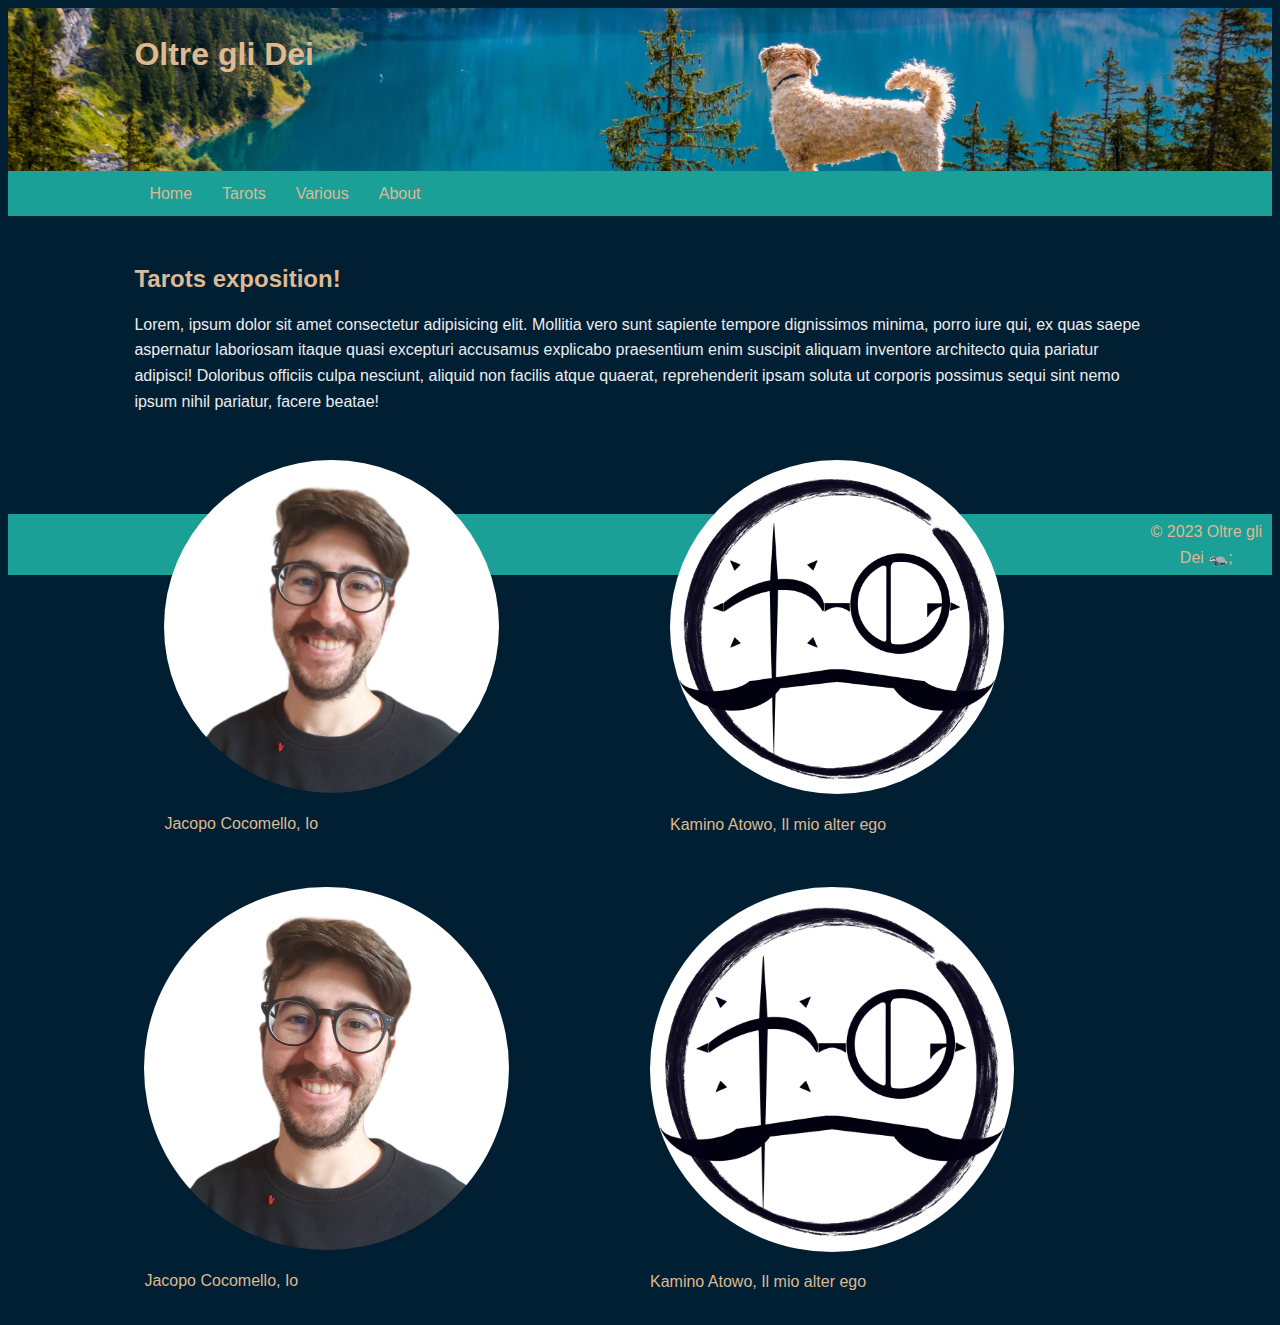
==== tarots.html @ 84e6724a "Create repo from existing project" ====
<!DOCTYPE html>
<html lang="en">
<head>
    <meta charset="UTF-8">
    <meta http-equiv="X-UA-Compatible" content="IE=edge">
    <meta name="viewport" content="width=device-width, initial-scale=1.0">
    <title>Oltre gli Dei</title>
    <link rel="stylesheet", href="styles/style.css">
</head>
<body>
    <!-- header -->
    <header>
        <h1>Oltre gli Dei</h1>
    </header>

    <!-- navigation bar -->
    <nav>
        <ul>
            <li><a href="index.html">Home</a></li>
            <!--<li><a>Blog</a></li>
            <li><a>Pictures</a></li>
            <li><a>Books</a></li>-->
            <li><a href="tarots.html">Tarots</a></li>
            <li><a href="various.html">Various</a></li>
            <li><a href="about.html">About</a></li>
        </ul>
    </nav>

    <main>
        <h2>Tarots exposition!</h2>
        <p class="textarticle">
            Lorem, ipsum dolor sit amet consectetur adipisicing elit. Mollitia vero sunt sapiente tempore dignissimos minima, porro iure qui, ex quas saepe aspernatur laboriosam itaque quasi excepturi accusamus explicabo praesentium enim suscipit aliquam inventore architecto quia pariatur adipisci! Doloribus officiis culpa nesciunt, aliquid non facilis atque quaerat, reprehenderit ipsam soluta ut corporis possimus sequi sint nemo ipsum nihil pariatur, facere beatae!
        </p>

        <!-- placeholder images -->
    <section>
        <div class="column">
            <div class="container">
                <img class="tarot" src="images/jacopo.png" alt="photo of dodgy doggo, cto">
                <div class="label">Jacopo Cocomello, Io</div>
            </div>
        </div>
        <div class="column">
            <div class="container">
                <img class="tarot" src="images/OGD_logo.png" alt="photo of dabbling doggo, ceo">
                <div class="label">Kamino Atowo, Il mio alter ego</div>
            </div>
        </div>
        <div class="column">
            <div class="tarot">
                <img class="staff" src="images/jacopo.png" alt="photo of dodgy doggo, cto">
                <div class="label">Jacopo Cocomello, Io</div>
            </div>
        </div>
        <div class="column">
            <div class="tarot">
                <img class="staff" src="images/OGD_logo.png" alt="photo of dabbling doggo, ceo">
                <div class="label">Kamino Atowo, Il mio alter ego</div>
            </div>
        </div>
    </section>
    </main>

    <footer>
        &copy; 2023 Oltre gli Dei 🦡;
    </footer>
</body>
</html>
---- styles/style.css ----
/* element selector */

body {
    background-color: #001f33;
    color: #deb992;
    font-family: 'Trebuchet MS', 'Lucida Sans Unicode', 'Lucida Grande', 'Lucida Sans', Arial, sans-serif;
    font-size: 16px;
    line-height: 1.6em;
}

footer {
    background-color: #1ba098;
    color: #deb992;
    margin-top: 100px;
    padding: 5px;
    text-align: center;
}

header {
    /* image */
    background-image: url('../images/dog.jpg');
    background-position: center;
    background-repeat: no-repeat;
    background-size: cover;
    height: 150px;
    /* text */
    padding-left: 10%;
    padding-top: 1%;
}

main {
    margin: auto;
    margin-top: 50px;
    width: 80%;
}

nav {
    background-color: #1ba098;
    margin-bottom: 30px;
    overflow: hidden;
    padding-left: 10%;
}

nav li{
    float: left;
}

nav li a{
    color: #deb992;
    display: block;
    padding: 10px 15px;
    text-align: center;
    text-decoration: none;
}

nav li a:hover:not(.active){
    background-color: #50C9CE;
    color: #deb992;
}

nav ul {
    list-style-type: none;
    margin: 0;
    padding: 0;
}

/* class selector */

.container {
    padding: 20px;
}

.column {
    box-sizing: border-box;
    float: left;
    height: auto;
    margin-bottom: 10px;
    padding: 10px;
    width: 50%;
}

.staff {
    border-radius: 50%;
    margin-bottom: 10px;
    width: 100%;
}

.tarot {
    border-radius: 50%;
    margin-bottom: 10px;
    width: 75%;
}

.textarticle {
    color: #ecedee;
}

/* @media rules */
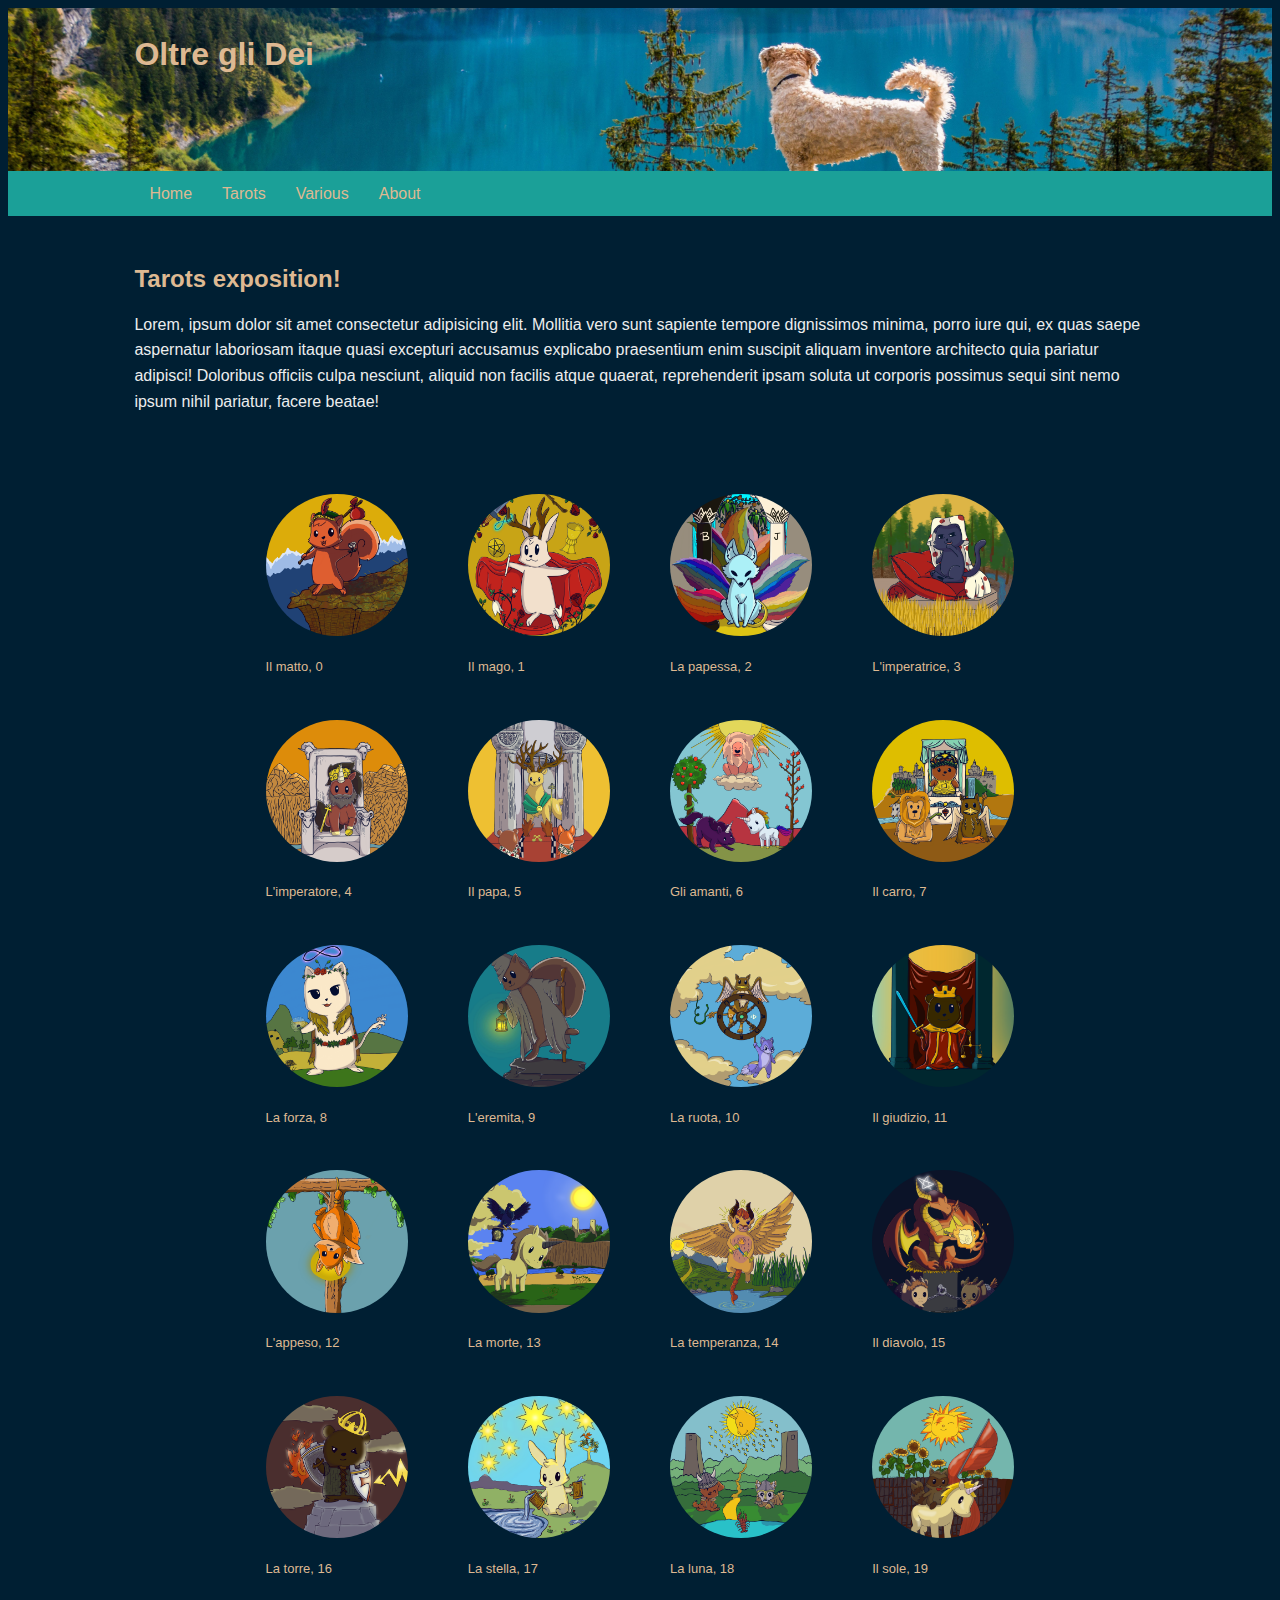
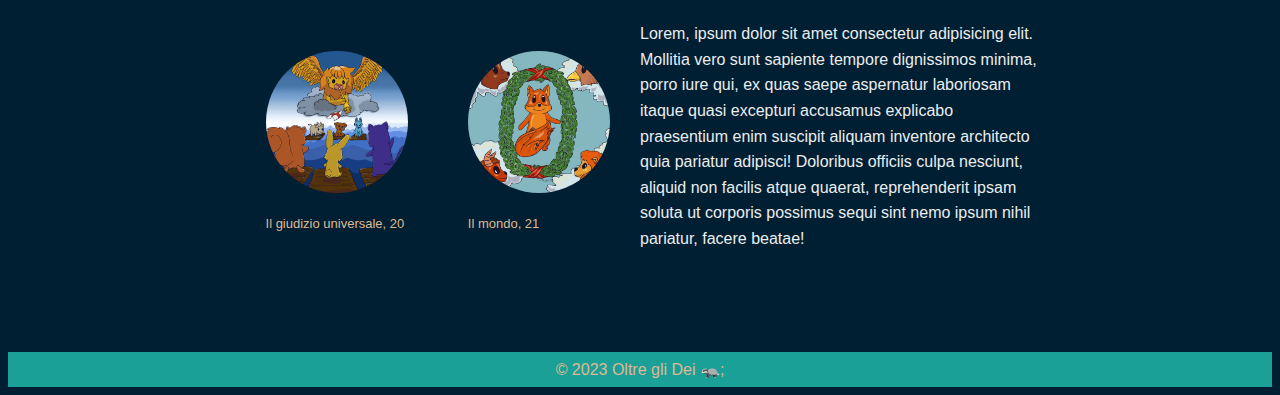
==== commit acc43960: "add tarot page" ====
--- a/tarots.html
+++ b/tarots.html
@@ -34,30 +34,113 @@
 
         <!-- placeholder images -->
     <section>
-        <div class="column">
-            <div class="container">
-                <img class="tarot" src="images/jacopo.png" alt="photo of dodgy doggo, cto">
-                <div class="label">Jacopo Cocomello, Io</div>
+        <div class="gallery">
+            <div class="column-tarot">
+                <div class="container">
+                    <img class="tarot" src="images/tarots/0.png" alt="photo of dodgy doggo, cto">
+                    <div class="label">Il matto, 0</div>
+                </div>
+                <div class="container">
+                    <img class="tarot" src="images/tarots/4.png" alt="photo of dodgy doggo, cto">
+                    <div class="label">L'imperatore, 4</div>
+                </div>
+                <div class="container">
+                    <img class="tarot" src="images/tarots/8.png" alt="photo of dodgy doggo, cto">
+                    <div class="label">La forza, 8</div>
+                </div>
+                <div class="container">
+                    <img class="tarot" src="images/tarots/12.png" alt="photo of dodgy doggo, cto">
+                    <div class="label">L'appeso, 12</div>
+                </div>
+                <div class="container">
+                    <img class="tarot" src="images/tarots/16.png" alt="photo of dodgy doggo, cto">
+                    <div class="label">La torre, 16</div>
+                </div>
+            </div>
+            <div class="column-tarot">
+                <div class="container">
+                    <img class="tarot" src="images/tarots/1.png" alt="photo of dabbling doggo, ceo">
+                    <div class="label">Il mago, 1</div>
+                </div>
+                <div class="container">
+                    <img class="tarot" src="images/tarots/5.png" alt="photo of dabbling doggo, ceo">
+                    <div class="label">Il papa, 5</div>
+                </div>
+                <div class="container">
+                    <img class="tarot" src="images/tarots/9.png" alt="photo of dabbling doggo, ceo">
+                    <div class="label">L'eremita, 9</div>
+                </div>
+                <div class="container">
+                    <img class="tarot" src="images/tarots/13.png" alt="photo of dabbling doggo, ceo">
+                    <div class="label">La morte, 13</div>
+                </div>
+                <div class="container">
+                    <img class="tarot" src="images/tarots/17.png" alt="photo of dabbling doggo, ceo">
+                    <div class="label">La stella, 17</div>
+                </div>
+            </div>
+            <div class="column-tarot">
+                <div class="container">
+                    <img class="tarot" src="images/tarots/2.png" alt="photo of dodgy doggo, cto">
+                    <div class="label">La papessa, 2</div>
+                </div>
+                <div class="container">
+                    <img class="tarot" src="images/tarots/6.png" alt="photo of dodgy doggo, cto">
+                    <div class="label">Gli amanti, 6</div>
+                </div>
+                <div class="container">
+                    <img class="tarot" src="images/tarots/10.png" alt="photo of dodgy doggo, cto">
+                    <div class="label">La ruota, 10</div>
+                </div>
+                <div class="container">
+                    <img class="tarot" src="images/tarots/14.png" alt="photo of dodgy doggo, cto">
+                    <div class="label">La temperanza, 14</div>
+                </div>
+                <div class="container">
+                    <img class="tarot" src="images/tarots/18.png" alt="photo of dodgy doggo, cto">
+                    <div class="label">La luna, 18</div>
+                </div>
+            </div>
+            <div class="column-tarot">
+                <div class="container">
+                    <img class="tarot" src="images/tarots/3.png" alt="photo of dabbling doggo, ceo">
+                    <div class="label">L'imperatrice, 3</div>
+                </div>
+                <div class="container">
+                    <img class="tarot" src="images/tarots/7.png" alt="photo of dabbling doggo, ceo">
+                    <div class="label">Il carro, 7</div>
+                </div>
+                <div class="container">
+                    <img class="tarot" src="images/tarots/11.png" alt="photo of dabbling doggo, ceo">
+                    <div class="label">Il giudizio, 11</div>
+                </div>
+                <div class="container">
+                    <img class="tarot" src="images/tarots/15.png" alt="photo of dabbling doggo, ceo">
+                    <div class="label">Il diavolo, 15</div>
+                </div>
+                <div class="container">
+                    <img class="tarot" src="images/tarots/19.png" alt="photo of dabbling doggo, ceo">
+                    <div class="label">Il sole, 19</div>
+                </div>
+            </div>
+            <div class="column-tarot">
+                <div class="container">
+                    <img class="tarot" src="images/tarots/20.png" alt="photo of dabbling doggo, ceo">
+                    <div class="label">Il giudizio universale, 20</div>
+                </div>
+            </div>
+            <div class="column-tarot">
+                <div class="container">
+                    <img class="tarot" src="images/tarots/21.png" alt="photo of dabbling doggo, ceo">
+                    <div class="label">Il mondo, 21</div>
+                </div>
             </div>
         </div>
-        <div class="column">
-            <div class="container">
-                <img class="tarot" src="images/OGD_logo.png" alt="photo of dabbling doggo, ceo">
-                <div class="label">Kamino Atowo, Il mio alter ego</div>
-            </div>
-        </div>
-        <div class="column">
-            <div class="tarot">
-                <img class="staff" src="images/jacopo.png" alt="photo of dodgy doggo, cto">
-                <div class="label">Jacopo Cocomello, Io</div>
-            </div>
-        </div>
-        <div class="column">
-            <div class="tarot">
-                <img class="staff" src="images/OGD_logo.png" alt="photo of dabbling doggo, ceo">
-                <div class="label">Kamino Atowo, Il mio alter ego</div>
-            </div>
-        </div>
+    </section>
+    <section>
+        <p class="textarticle">
+            Lorem, ipsum dolor sit amet consectetur adipisicing elit. Mollitia vero sunt sapiente tempore dignissimos minima, porro iure qui, ex quas saepe aspernatur laboriosam itaque quasi excepturi accusamus explicabo praesentium enim suscipit aliquam inventore architecto quia pariatur adipisci! Doloribus officiis culpa nesciunt, aliquid non facilis atque quaerat, reprehenderit ipsam soluta ut corporis possimus sequi sint nemo ipsum nihil pariatur, facere beatae!
+        </p>
     </section>
     </main>
 
--- a/styles/style.css
+++ b/styles/style.css
@@ -64,6 +64,12 @@
     padding: 0;
 }
 
+section {
+    margin: auto;
+    margin-top: 50px;
+    width: 80%;
+}
+
 /* class selector */
 
 .container {
@@ -71,6 +77,7 @@
 }
 
 .column {
+    align-content: center;
     box-sizing: border-box;
     float: left;
     height: auto;
@@ -79,20 +86,70 @@
     width: 50%;
 }
 
+.column-tarot {
+    align-content: center;
+    box-sizing: border-box;
+    float: left;
+    height: auto;
+    margin-bottom: 10px;
+    padding: 10px;
+    width: 25%;
+}
+
+.gallery {
+    background-color: #50C9CE;
+}
+
+.label {
+    font-size: small;
+}
+
 .staff {
     border-radius: 50%;
     margin-bottom: 10px;
-    width: 100%;
+    width: 75%;
 }
 
 .tarot {
     border-radius: 50%;
     margin-bottom: 10px;
-    width: 75%;
+    width: 100%;
 }
 
 .textarticle {
     color: #ecedee;
 }
 
+/* id selector */
+
+#container {
+    display: flex;
+    justify-content: center;
+    align-items: flex-start;
+}
+
+#description {
+    flex: 1;
+    text-align: left;
+    padding: 20px;
+}
+
+#image {
+    flex: 1;
+    position: sticky;
+    top: 0;
+    width:20%;
+}
+
+#image img {
+    max-width: 100%;
+    height: auto;
+}
+
+#tarot {
+
+}
+
+
+
 /* @media rules */
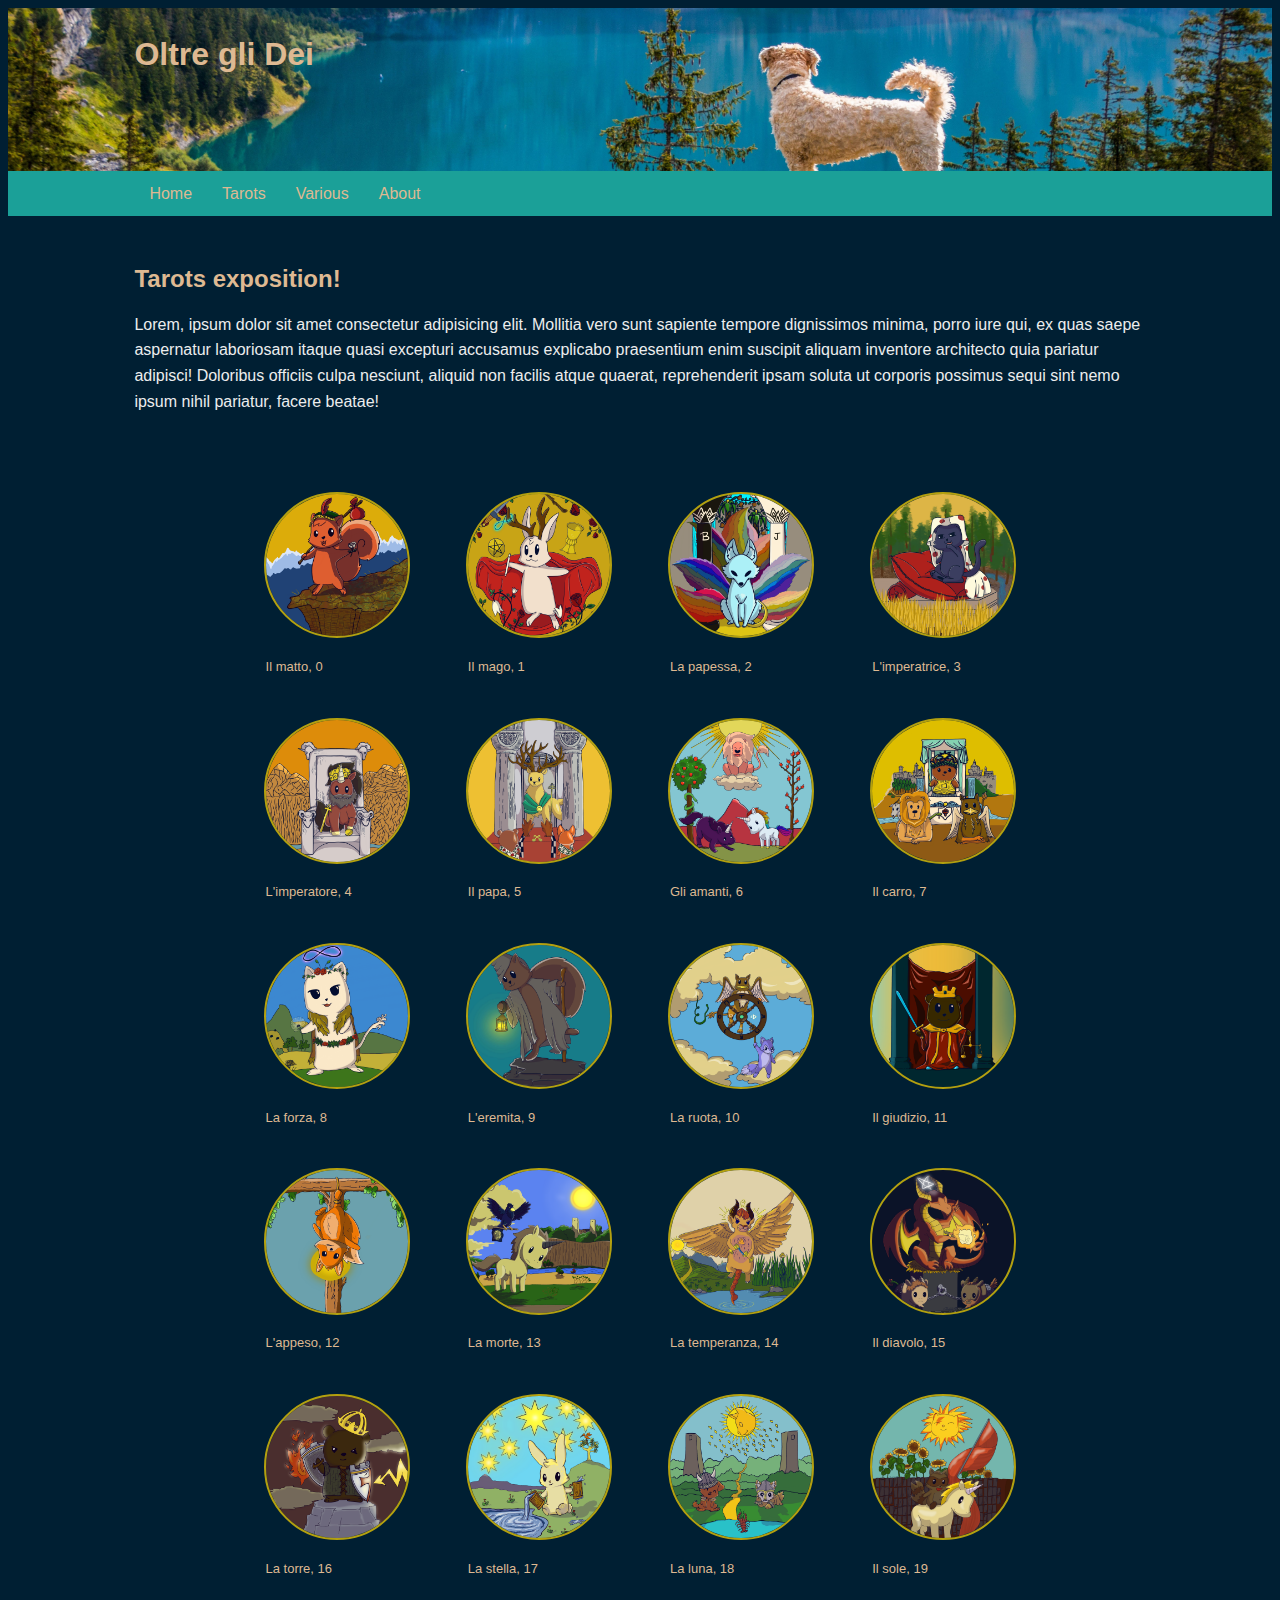
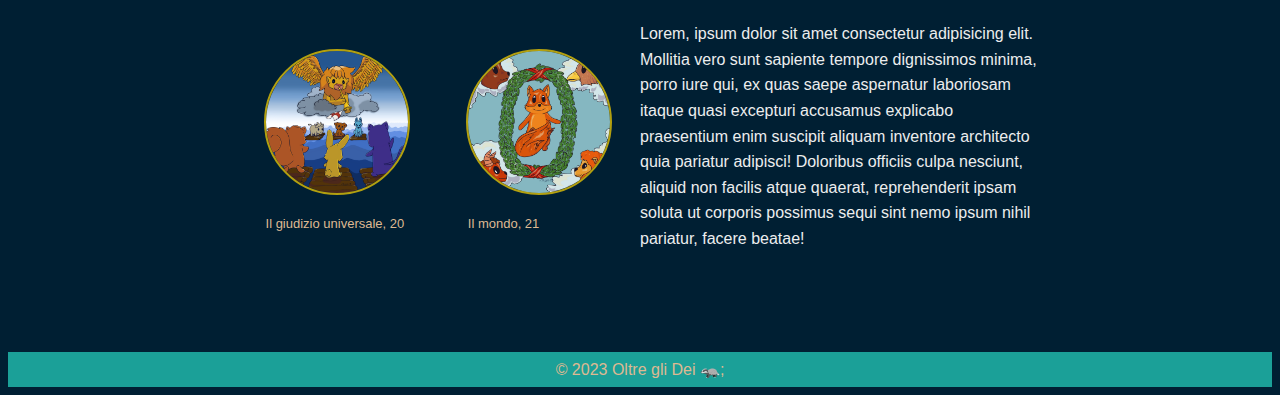
==== commit b6ff10f0: "edit tarot page" ====
--- a/tarots.html
+++ b/tarots.html
@@ -59,7 +59,9 @@
             </div>
             <div class="column-tarot">
                 <div class="container">
-                    <img class="tarot" src="images/tarots/1.png" alt="photo of dabbling doggo, ceo">
+                    <a href="tarotcards/tarotcard.html">
+                        <img class="tarot" src="images/tarots/1.png" alt="photo of dabbling doggo, ceo">
+                    </a>
                     <div class="label">Il mago, 1</div>
                 </div>
                 <div class="container">
--- a/styles/style.css
+++ b/styles/style.css
@@ -1,4 +1,4 @@
-/* element selector */
+/* element selectors */
 
 body {
     background-color: #001f33;
@@ -70,7 +70,7 @@
     width: 80%;
 }
 
-/* class selector */
+/* class selectors */
 
 .container {
     padding: 20px;
@@ -102,6 +102,7 @@
 
 .label {
     font-size: small;
+    width: max-content;
 }
 
 .staff {
@@ -114,42 +115,78 @@
     border-radius: 50%;
     margin-bottom: 10px;
     width: 100%;
+    outline: 2px solid rgba(255, 215, 0, 0.7);
+}
+
+.tarot:hover {
+    outline: 3px solid rgba(255, 215, 0, 1);
 }
 
 .textarticle {
     color: #ecedee;
 }
 
-/* id selector */
+/* id selectors */
 
-#container {
+#tarot-container {
     display: flex;
     justify-content: center;
     align-items: flex-start;
 }
 
-#description {
+#tarot-description {
     flex: 1;
     text-align: left;
     padding: 20px;
+    font-family: 'Crimson Text';
 }
 
-#image {
+#tarot-image {
     flex: 1;
     position: sticky;
     top: 0;
     width:20%;
 }
 
-#image img {
+#tarot-image img {
     max-width: 100%;
     height: auto;
 }
 
-#tarot {
-
+#tarot-title {
+    font-family: 'Crimson Text', serif;
+    font-size: 50pt;
+    text-align: center;
 }
 
+#tarot-title::before {
+    content: '\2234 1. ';
+}
 
+#tarot-title::after {
+    content: ' \2234';
+}
+
+/* attribute selectors */
+
+/* e.g.
+[data-type='primary' { ... }
+*/
+
+/* fonts */
+ 
+ @font-face {
+    font-family: 'Crimson Text';
+    src: url('../fonts/Crimson_Text/CrimsonText-Regular.ttf') format('truetype'); 
+    font-weight: normal;
+    font-style: normal;
+}
+
+ @font-face {
+    font-family: 'Trajan Pro';
+    src: url('../fonts/trajan-pro/TrajanPro-Regular.ttf') format('truetype'); 
+    font-weight: normal;
+    font-style: normal;
+}
 
 /* @media rules */
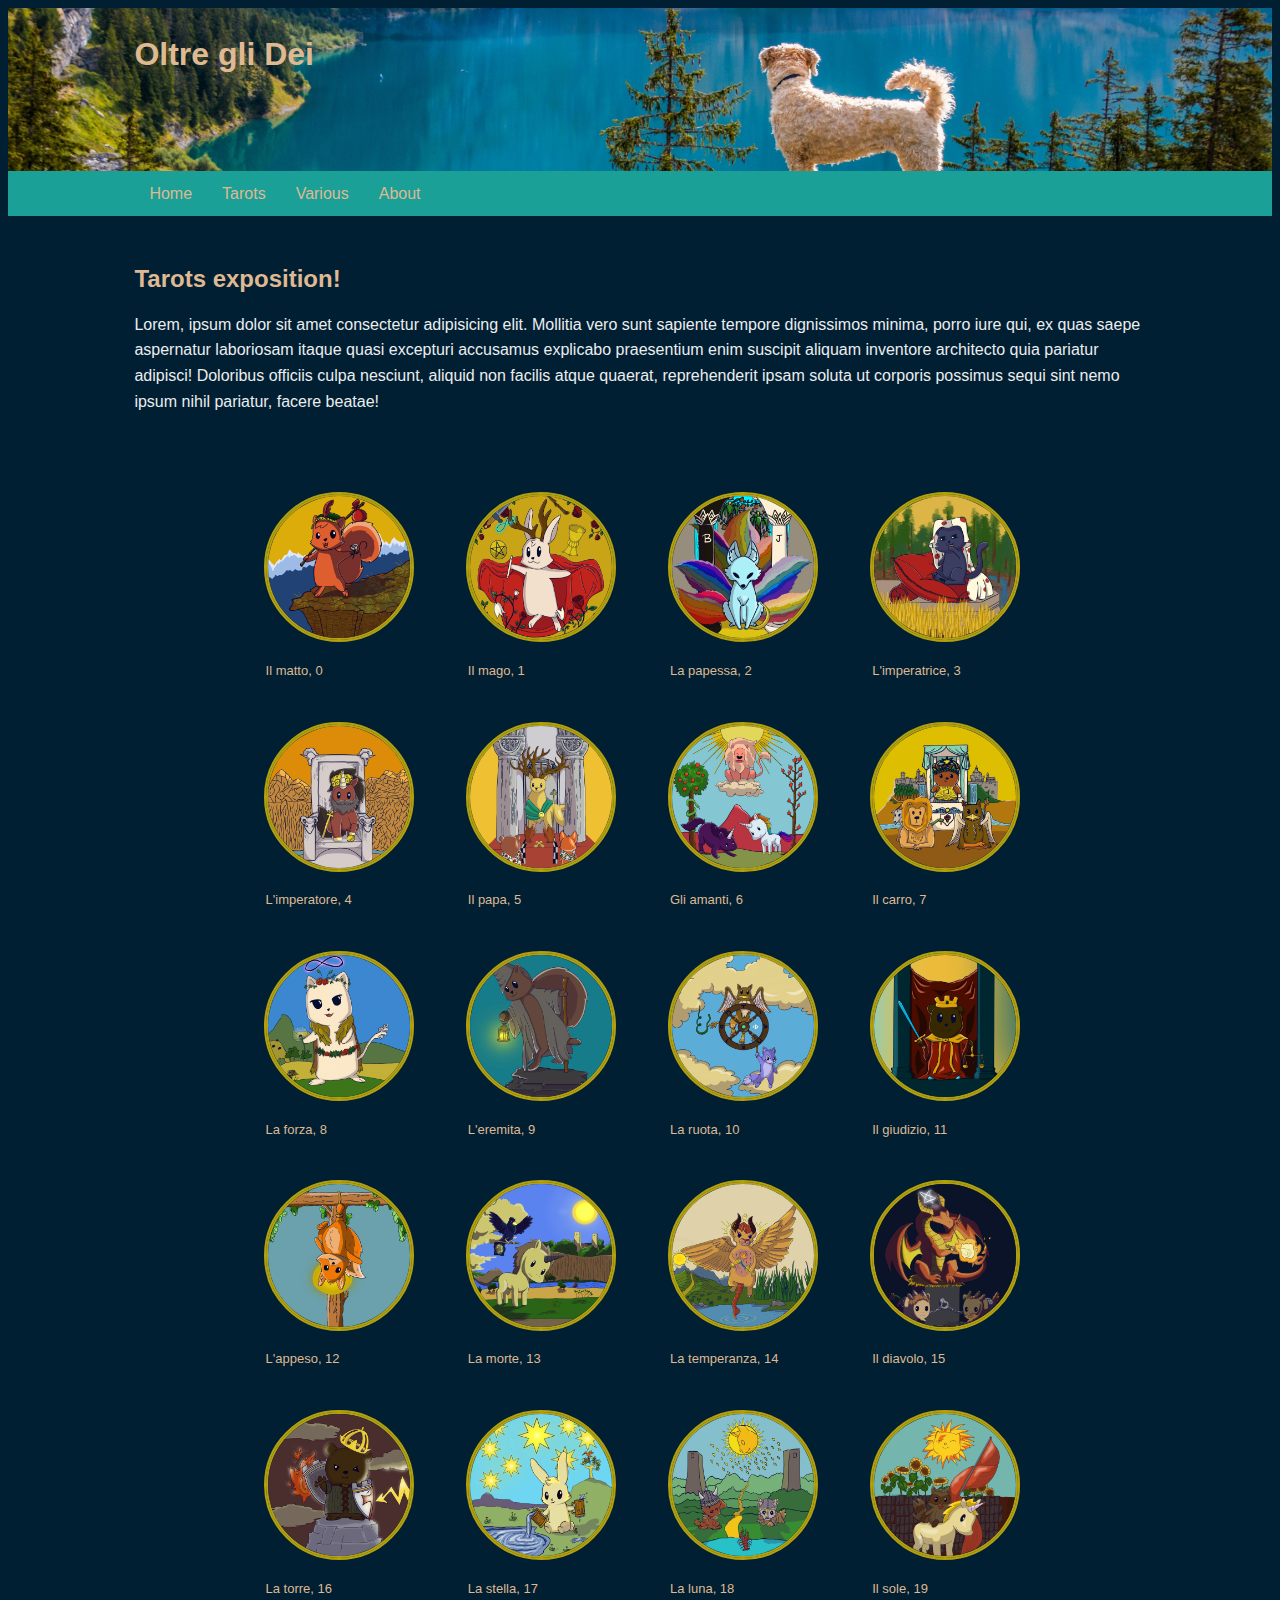
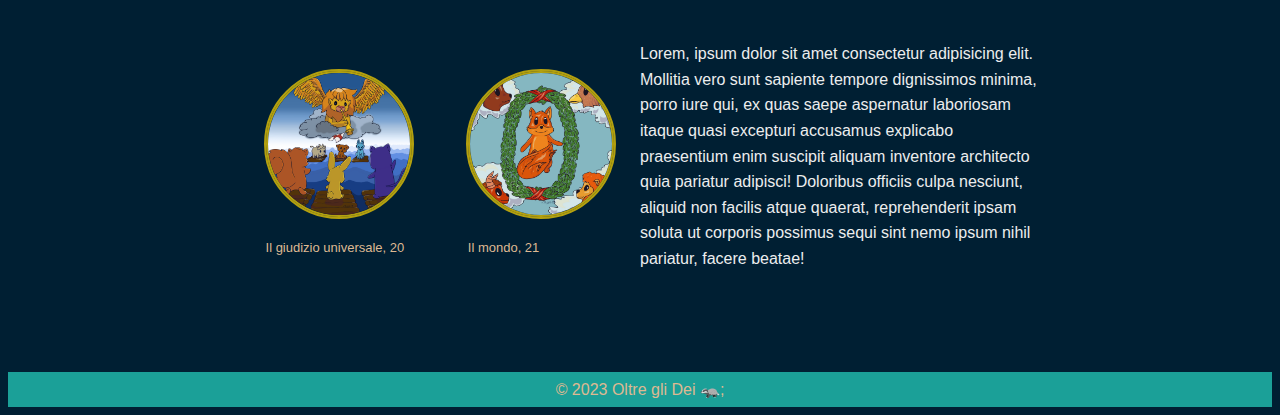
==== commit 4a9483f6: "dynamic tarot img" ====
--- a/tarots.html
+++ b/tarots.html
@@ -37,7 +37,9 @@
         <div class="gallery">
             <div class="column-tarot">
                 <div class="container">
-                    <img class="tarot" src="images/tarots/0.png" alt="photo of dodgy doggo, cto">
+                    <a href="tarotcards/tarotcard.html?tarotimg=../images/tarots/cards/Matto.png">
+                        <img class="tarot" src="images/tarots/0.png" alt="photo of dodgy doggo, cto">
+                    </a>
                     <div class="label">Il matto, 0</div>
                 </div>
                 <div class="container">
--- a/styles/style.css
+++ b/styles/style.css
@@ -115,11 +115,11 @@
     border-radius: 50%;
     margin-bottom: 10px;
     width: 100%;
-    outline: 2px solid rgba(255, 215, 0, 0.7);
+    border: 2px solid rgba(255, 215, 0, 0.7);
 }
 
 .tarot:hover {
-    outline: 3px solid rgba(255, 215, 0, 1);
+    border: 3px solid rgba(255, 215, 0, 1);
 }
 
 .textarticle {
@@ -138,7 +138,8 @@
     flex: 1;
     text-align: left;
     padding: 20px;
-    font-family: 'Crimson Text';
+    font-family: 'Crimson Text', serif;
+    color: rgb(255, 215, 0);
 }
 
 #tarot-image {
@@ -154,9 +155,10 @@
 }
 
 #tarot-title {
-    font-family: 'Crimson Text', serif;
+    font-family: 'Trajan Pro', serif;
     font-size: 50pt;
     text-align: center;
+    color: rgb(255, 215, 0);
 }
 
 #tarot-title::before {
@@ -165,6 +167,17 @@
 
 #tarot-title::after {
     content: ' \2234';
+}
+
+#wiki {
+    background-color: rgba(80, 201, 206, 0.2);
+    border-radius: 5%;
+    border: 3px solid rgb(255, 215, 0);
+    padding: 10px;
+}
+
+#wiki-cit {
+    text-align: right;
 }
 
 /* attribute selectors */
@@ -190,3 +203,198 @@
 }
 
 /* @media rules */
+/* element selectors */
+
+body {
+    background-color: #001f33;
+    color: #deb992;
+    font-family: 'Trebuchet MS', 'Lucida Sans Unicode', 'Lucida Grande', 'Lucida Sans', Arial, sans-serif;
+    font-size: 16px;
+    line-height: 1.6em;
+}
+
+footer {
+    background-color: #1ba098;
+    color: #deb992;
+    margin-top: 100px;
+    padding: 5px;
+    text-align: center;
+}
+
+header {
+    /* image */
+    background-image: url('../images/dog.jpg');
+    background-position: center;
+    background-repeat: no-repeat;
+    background-size: cover;
+    height: 150px;
+    /* text */
+    padding-left: 10%;
+    padding-top: 1%;
+}
+
+main {
+    margin: auto;
+    margin-top: 50px;
+    width: 80%;
+}
+
+nav {
+    background-color: #1ba098;
+    margin-bottom: 30px;
+    overflow: hidden;
+    padding-left: 10%;
+}
+
+nav li{
+    float: left;
+}
+
+nav li a{
+    color: #deb992;
+    display: block;
+    padding: 10px 15px;
+    text-align: center;
+    text-decoration: none;
+}
+
+nav li a:hover:not(.active){
+    background-color: #50C9CE;
+    color: #deb992;
+}
+
+nav ul {
+    list-style-type: none;
+    margin: 0;
+    padding: 0;
+}
+
+section {
+    margin: auto;
+    margin-top: 50px;
+    width: 80%;
+}
+
+/* class selectors */
+
+.container {
+    padding: 20px;
+}
+
+.column {
+    align-content: center;
+    box-sizing: border-box;
+    float: left;
+    height: auto;
+    margin-bottom: 10px;
+    padding: 10px;
+    width: 50%;
+}
+
+.column-tarot {
+    align-content: center;
+    box-sizing: border-box;
+    float: left;
+    height: auto;
+    margin-bottom: 10px;
+    padding: 10px;
+    width: 25%;
+}
+
+.gallery {
+    background-color: #50C9CE;
+}
+
+.label {
+    font-size: small;
+    width: max-content;
+}
+
+.staff {
+    border-radius: 50%;
+    margin-bottom: 10px;
+    width: 75%;
+}
+
+.tarot {
+    border-radius: 50%;
+    margin-bottom: 10px;
+    width: 100%;
+    outline: 2px solid rgba(255, 215, 0, 0.7);
+}
+
+.tarot:hover {
+    outline: 3px solid rgba(255, 215, 0, 1);
+}
+
+.textarticle {
+    color: #ecedee;
+}
+
+/* id selectors */
+
+#tarot-container {
+    display: flex;
+    justify-content: center;
+    align-items: flex-start;
+}
+
+#tarot-description {
+    flex: 1;
+    text-align: left;
+    padding: 20px;
+    font-family: 'Crimson Text', serif;
+    color: rgb(255, 215, 0);
+}
+
+#tarot-image {
+    flex: 1;
+    position: sticky;
+    top: 0;
+    width:20%;
+}
+
+#tarot-image img {
+    max-width: 100%;
+    height: auto;
+}
+
+
+#tarot-title {
+    font-family: 'Crimson Text', serif;
+    font-size: 50pt;
+    text-align: center;
+    color: rgb(255, 215, 0);
+}
+
+#tarot-title::before {
+    content: '\2234 1. ';
+}
+
+#tarot-title::after {
+    content: ' \2234';
+}
+
+/* attribute selectors */
+
+/* e.g.
+[data-type='primary' { ... }
+*/
+
+/* fonts */
+ 
+ @font-face {
+    font-family: 'Crimson Text';
+    src: url('../fonts/Crimson_Text/CrimsonText-Regular.ttf') format('truetype'); 
+    font-weight: normal;
+    font-style: normal;
+}
+
+ @font-face {
+    font-family: 'Trajan Pro';
+    src: url('../fonts/trajan-pro/TrajanPro-Regular.ttf') format('truetype'); 
+    font-weight: normal;
+    font-style: normal;
+}
+
+/* @media rules */
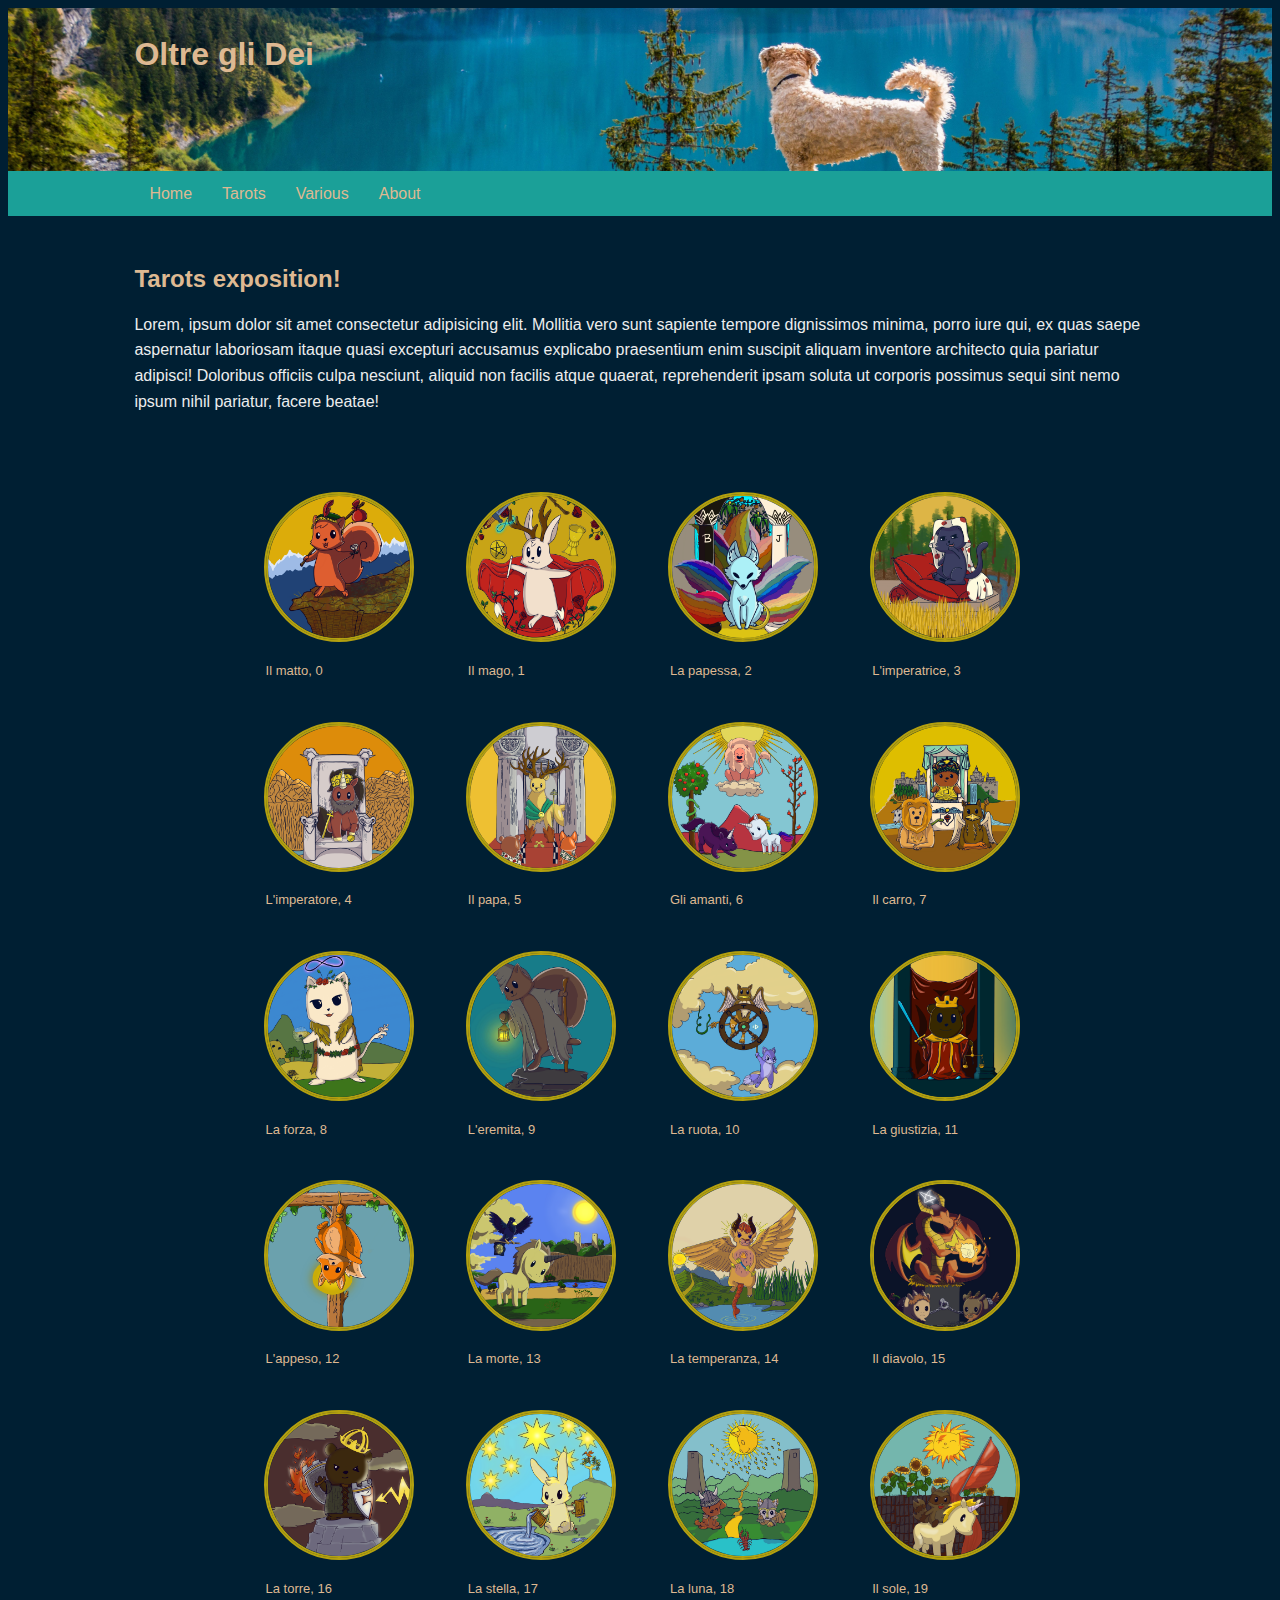
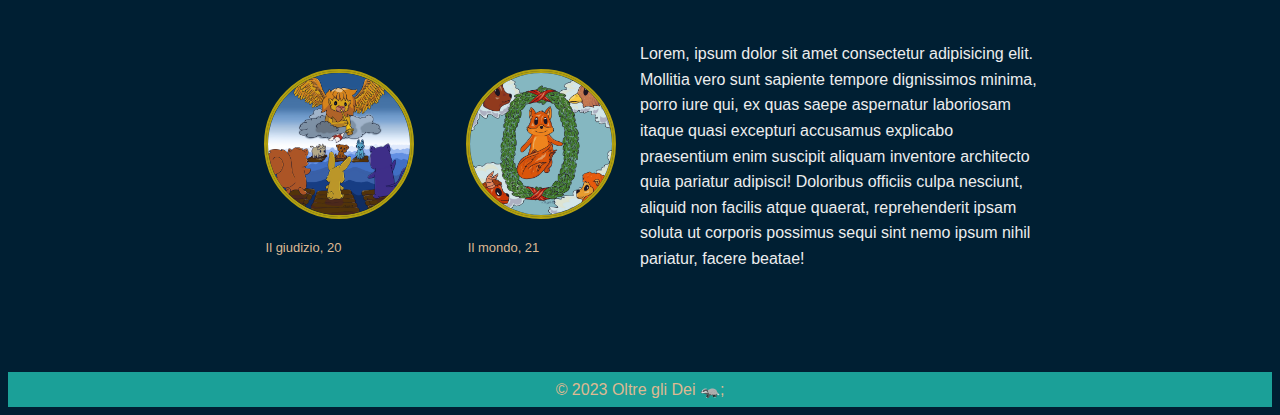
==== commit bd907c02: "prepare every tarot link" ====
--- a/tarots.html
+++ b/tarots.html
@@ -37,105 +37,145 @@
         <div class="gallery">
             <div class="column-tarot">
                 <div class="container">
-                    <a href="tarotcards/tarotcard.html?tarotimg=../images/tarots/cards/Matto.png">
+                    <a href="tarotcards/tarotcard.html?image=../images/tarots/cards/0.png&testo=Il%20Matto">
                         <img class="tarot" src="images/tarots/0.png" alt="photo of dodgy doggo, cto">
                     </a>
                     <div class="label">Il matto, 0</div>
                 </div>
                 <div class="container">
-                    <img class="tarot" src="images/tarots/4.png" alt="photo of dodgy doggo, cto">
+                    <a href="tarotcards/tarotcard.html?image=../images/tarots/cards/4.png&testo=L'%20Imperatore">
+                        <img class="tarot" src="images/tarots/4.png" alt="photo of dodgy doggo, cto">
+                    </a>
                     <div class="label">L'imperatore, 4</div>
                 </div>
                 <div class="container">
-                    <img class="tarot" src="images/tarots/8.png" alt="photo of dodgy doggo, cto">
+                    <a href="tarotcards/tarotcard.html?image=../images/tarots/cards/8.png&testo=La%20Forza">
+                        <img class="tarot" src="images/tarots/8.png" alt="photo of dodgy doggo, cto">
+                    </a>
                     <div class="label">La forza, 8</div>
                 </div>
                 <div class="container">
-                    <img class="tarot" src="images/tarots/12.png" alt="photo of dodgy doggo, cto">
+                    <a href="tarotcards/tarotcard.html?image=../images/tarots/cards/12.png&testo=L'%20Appeso">
+                        <img class="tarot" src="images/tarots/12.png" alt="photo of dodgy doggo, cto">
+                    </a>
                     <div class="label">L'appeso, 12</div>
                 </div>
                 <div class="container">
-                    <img class="tarot" src="images/tarots/16.png" alt="photo of dodgy doggo, cto">
+                    <a href="tarotcards/tarotcard.html?image=../images/tarots/cards/16.png&testo=La%20Torre">
+                        <img class="tarot" src="images/tarots/16.png" alt="photo of dodgy doggo, cto">
+                    </a>
                     <div class="label">La torre, 16</div>
                 </div>
             </div>
             <div class="column-tarot">
                 <div class="container">
-                    <a href="tarotcards/tarotcard.html">
+                    <a href="tarotcards/tarotcard.html?image=../images/tarots/cards/1.png&testo=Il%20Mago">
                         <img class="tarot" src="images/tarots/1.png" alt="photo of dabbling doggo, ceo">
                     </a>
                     <div class="label">Il mago, 1</div>
                 </div>
                 <div class="container">
-                    <img class="tarot" src="images/tarots/5.png" alt="photo of dabbling doggo, ceo">
+                    <a href="tarotcards/tarotcard.html?image=../images/tarots/cards/5.png&testo=Il%20Papa">
+                        <img class="tarot" src="images/tarots/5.png" alt="photo of dabbling doggo, ceo">
+                    </a>
                     <div class="label">Il papa, 5</div>
                 </div>
                 <div class="container">
-                    <img class="tarot" src="images/tarots/9.png" alt="photo of dabbling doggo, ceo">
+                    <a href="tarotcards/tarotcard.html?image=../images/tarots/cards/9.png&testo=L'%20Eremita">
+                        <img class="tarot" src="images/tarots/9.png" alt="photo of dabbling doggo, ceo">
+                    </a>
                     <div class="label">L'eremita, 9</div>
                 </div>
                 <div class="container">
-                    <img class="tarot" src="images/tarots/13.png" alt="photo of dabbling doggo, ceo">
+                    <a href="tarotcards/tarotcard.html?image=../images/tarots/cards/13.png&testo=La%20Morte">
+                        <img class="tarot" src="images/tarots/13.png" alt="photo of dabbling doggo, ceo">
+                    </a>
                     <div class="label">La morte, 13</div>
                 </div>
                 <div class="container">
-                    <img class="tarot" src="images/tarots/17.png" alt="photo of dabbling doggo, ceo">
+                    <a href="tarotcards/tarotcard.html?image=../images/tarots/cards/17.png&testo=La%20Stella">
+                        <img class="tarot" src="images/tarots/17.png" alt="photo of dabbling doggo, ceo">
+                    </a>
                     <div class="label">La stella, 17</div>
                 </div>
             </div>
             <div class="column-tarot">
                 <div class="container">
-                    <img class="tarot" src="images/tarots/2.png" alt="photo of dodgy doggo, cto">
+                    <a href="tarotcards/tarotcard.html?image=../images/tarots/cards/2.png&testo=La%20Papessa">
+                        <img class="tarot" src="images/tarots/2.png" alt="photo of dodgy doggo, cto">
+                    </a>
                     <div class="label">La papessa, 2</div>
                 </div>
                 <div class="container">
-                    <img class="tarot" src="images/tarots/6.png" alt="photo of dodgy doggo, cto">
+                    <a href="tarotcards/tarotcard.html?image=../images/tarots/cards/6.png&testo=Gli%20Amanti">
+                        <img class="tarot" src="images/tarots/6.png" alt="photo of dodgy doggo, cto">
+                    </a>
                     <div class="label">Gli amanti, 6</div>
                 </div>
                 <div class="container">
-                    <img class="tarot" src="images/tarots/10.png" alt="photo of dodgy doggo, cto">
+                    <a href="tarotcards/tarotcard.html?image=../images/tarots/cards/10.png&testo=La%20Ruota">
+                        <img class="tarot" src="images/tarots/10.png" alt="photo of dodgy doggo, cto">
+                    </a>
                     <div class="label">La ruota, 10</div>
                 </div>
                 <div class="container">
-                    <img class="tarot" src="images/tarots/14.png" alt="photo of dodgy doggo, cto">
+                    <a href="tarotcards/tarotcard.html?image=../images/tarots/cards/14.png&testo=La%20Temperanza">
+                        <img class="tarot" src="images/tarots/14.png" alt="photo of dodgy doggo, cto">
+                    </a>
                     <div class="label">La temperanza, 14</div>
                 </div>
                 <div class="container">
-                    <img class="tarot" src="images/tarots/18.png" alt="photo of dodgy doggo, cto">
+                    <a href="tarotcards/tarotcard.html?image=../images/tarots/cards/18.png&testo=La%20Luna">
+                        <img class="tarot" src="images/tarots/18.png" alt="photo of dodgy doggo, cto">
+                    </a>
                     <div class="label">La luna, 18</div>
                 </div>
             </div>
             <div class="column-tarot">
                 <div class="container">
-                    <img class="tarot" src="images/tarots/3.png" alt="photo of dabbling doggo, ceo">
+                    <a href="tarotcards/tarotcard.html?image=../images/tarots/cards/3.png&testo=L'%20Imperatrice">
+                        <img class="tarot" src="images/tarots/3.png" alt="photo of dabbling doggo, ceo">
+                    </a>
                     <div class="label">L'imperatrice, 3</div>
                 </div>
                 <div class="container">
-                    <img class="tarot" src="images/tarots/7.png" alt="photo of dabbling doggo, ceo">
+                    <a href="tarotcards/tarotcard.html?image=../images/tarots/cards/7.png&testo=Il%20Carro">
+                        <img class="tarot" src="images/tarots/7.png" alt="photo of dabbling doggo, ceo">
+                    </a>
                     <div class="label">Il carro, 7</div>
                 </div>
                 <div class="container">
-                    <img class="tarot" src="images/tarots/11.png" alt="photo of dabbling doggo, ceo">
-                    <div class="label">Il giudizio, 11</div>
+                    <a href="tarotcards/tarotcard.html?image=../images/tarots/cards/11.png&testo=La%20Giustizia">
+                        <img class="tarot" src="images/tarots/11.png" alt="photo of dabbling doggo, ceo">
+                    </a>
+                    <div class="label">La giustizia, 11</div>
                 </div>
                 <div class="container">
-                    <img class="tarot" src="images/tarots/15.png" alt="photo of dabbling doggo, ceo">
+                    <a href="tarotcards/tarotcard.html?image=../images/tarots/cards/15.png&testo=Il%20Diavolo">
+                        <img class="tarot" src="images/tarots/15.png" alt="photo of dabbling doggo, ceo">
+                    </a>
                     <div class="label">Il diavolo, 15</div>
                 </div>
                 <div class="container">
-                    <img class="tarot" src="images/tarots/19.png" alt="photo of dabbling doggo, ceo">
+                    <a href="tarotcards/tarotcard.html?image=../images/tarots/cards/19.png&testo=Il%20Sole">
+                        <img class="tarot" src="images/tarots/19.png" alt="photo of dabbling doggo, ceo">
+                    </a>
                     <div class="label">Il sole, 19</div>
                 </div>
             </div>
             <div class="column-tarot">
                 <div class="container">
-                    <img class="tarot" src="images/tarots/20.png" alt="photo of dabbling doggo, ceo">
-                    <div class="label">Il giudizio universale, 20</div>
+                    <a href="tarotcards/tarotcard.html?image=../images/tarots/cards/20.png&testo=Il%20Giudizio">
+                        <img class="tarot" src="images/tarots/20.png" alt="photo of dabbling doggo, ceo">
+                    </a>
+                    <div class="label">Il giudizio, 20</div>
                 </div>
             </div>
             <div class="column-tarot">
                 <div class="container">
-                    <img class="tarot" src="images/tarots/21.png" alt="photo of dabbling doggo, ceo">
+                    <a href="tarotcards/tarotcard.html?image=../images/tarots/cards/21.png&testo=Il%20Mondo">
+                        <img class="tarot" src="images/tarots/21.png" alt="photo of dabbling doggo, ceo">
+                    </a>
                     <div class="label">Il mondo, 21</div>
                 </div>
             </div>
